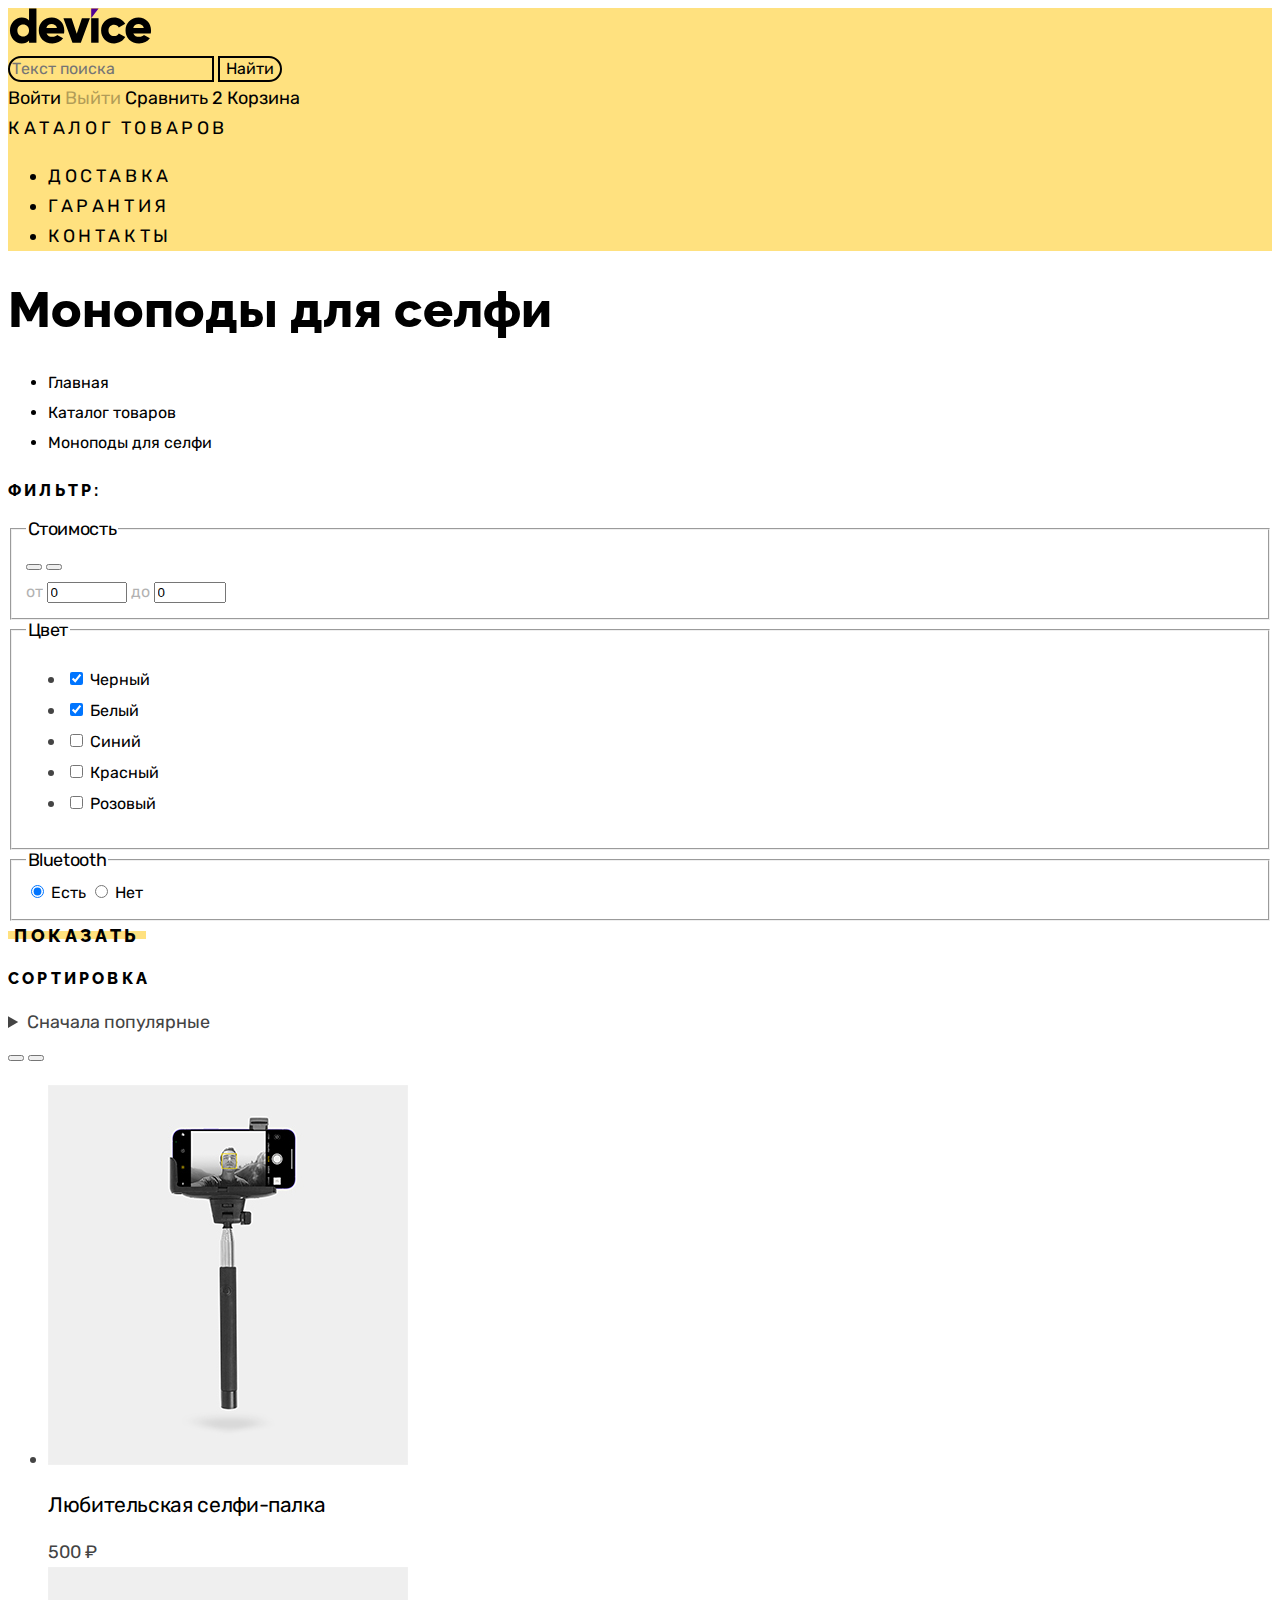
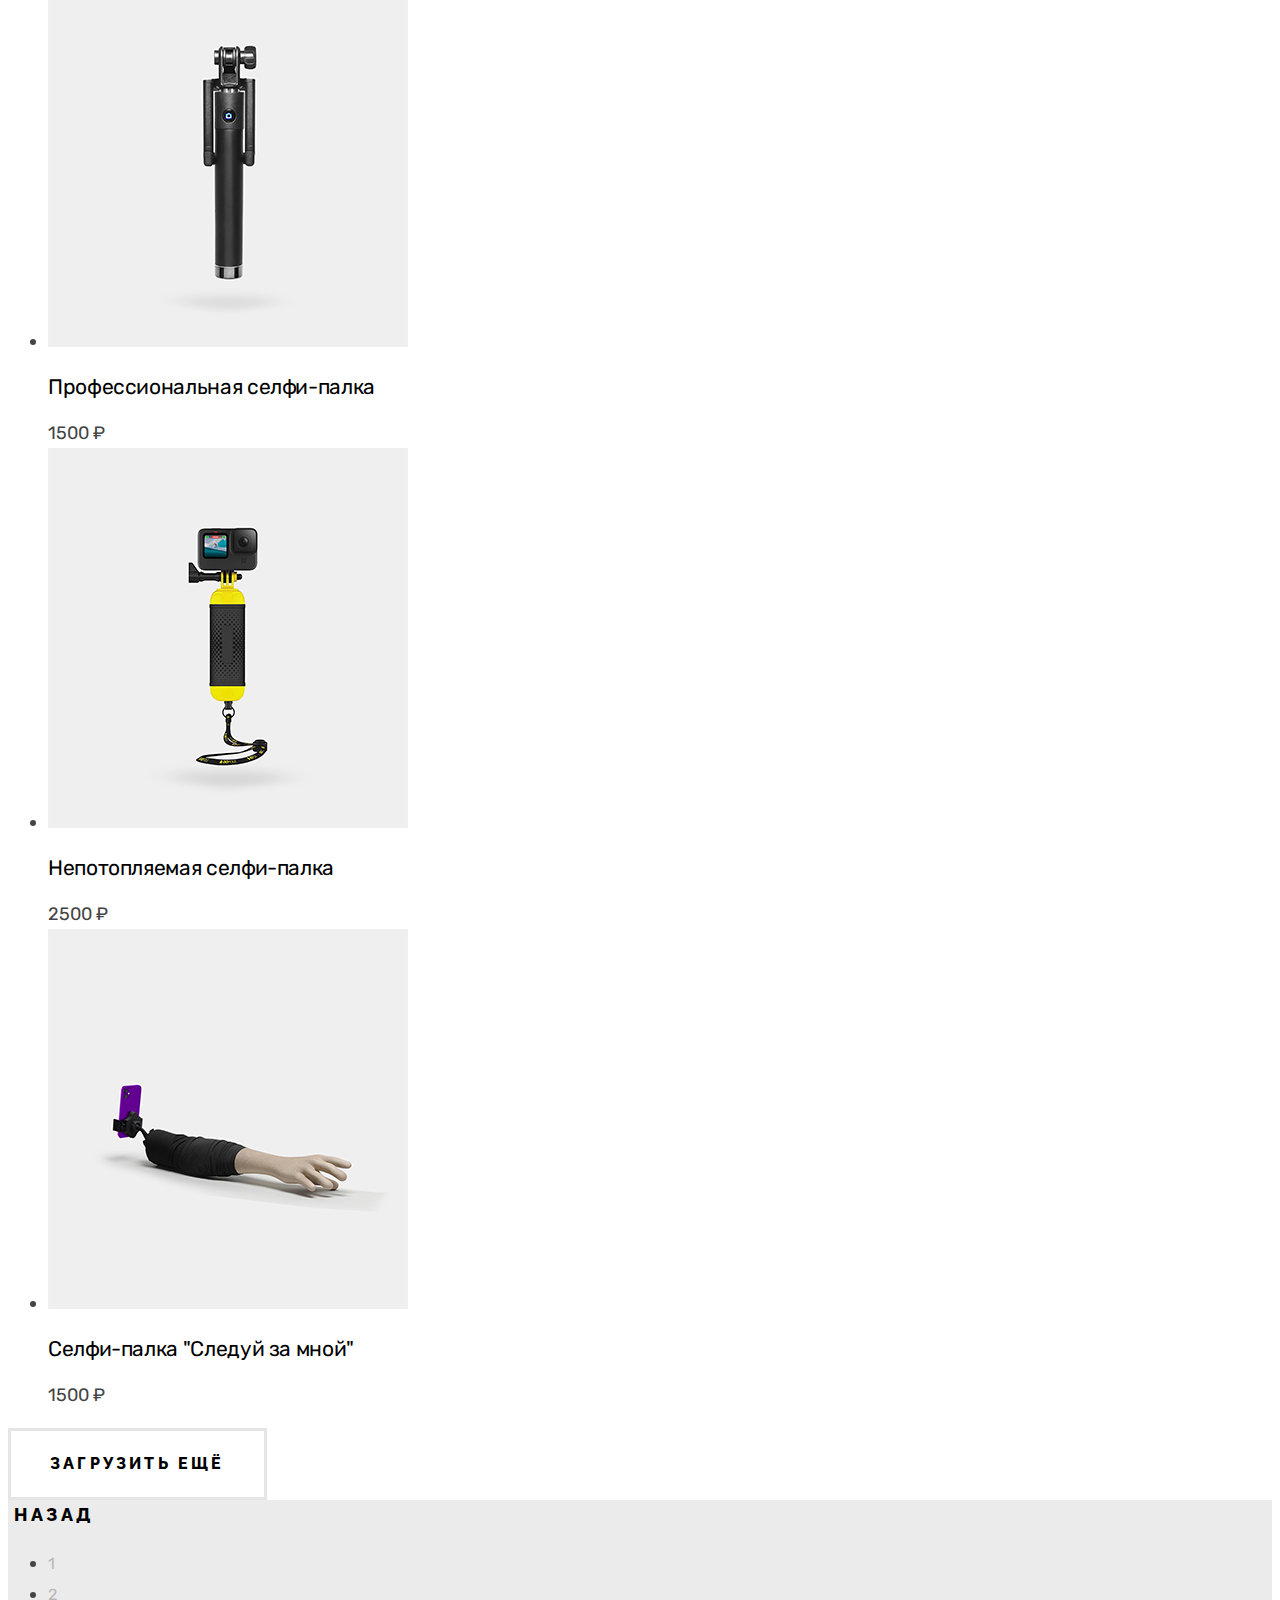
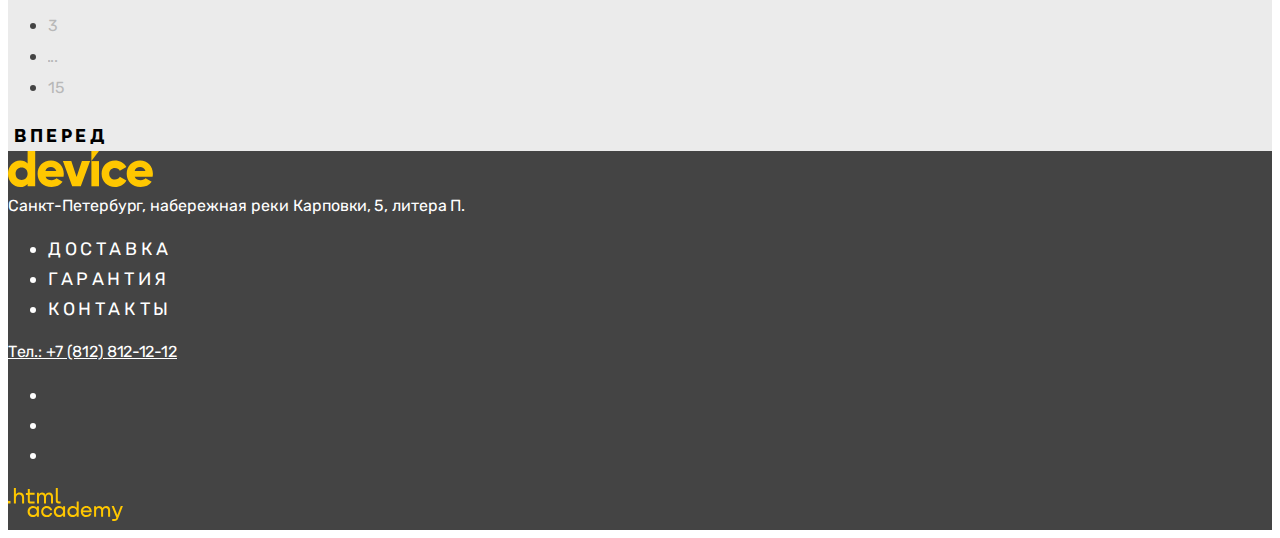
==== catalog.html @ 97a7b7c8 "feat: start of the study project" ====
<!DOCTYPE html>
<html lang="en">
<head>
  <meta charset="UTF-8">
  <meta name="viewport" content="width=device-width, initial-scale=1.0">
  <meta name="description" content="Магазин электронных девайсов на все случаи жизни, каталог">
  <meta name="keywords" content="моноподы для селфи, квадрокоптеры, умные часы, Фитнес-браслеты, Экшн-камеры, VR">
  <title>Девайс каталог</title>
  <link rel="stylesheet" href="/css/style.css">
</head>
<body class="page">
  <header class="page-header">
    <nav class="main-nav">
      <div class="nav-top-wrapper">
        <a href="/" class="logo" title="Вернуться на главную">
          <img src="/img/logo-black.svg" alt="Логотип магазина Девайс" class="logo-img" width="145" height="36">
        </a>
        <form class="search-form" aria-label="поиск по сайту" action="https://echo.htmlacademy.ru/" method="get">
          <label class="search-label">
            <span class="visually-hidden">
              Текст поиска
            </span>
            <input class="search-input" type="search" name="search" placeholder="Текст поиска">
            <button class="search-button" type="submit">Найти</button>
          </label>
        </form>
        <div class="user-links">
          <a href="#" class="user-link log-in" title="Войти в личный кабинет">
            Войти
          </a>
          <a href="#" class="user-link log-out" title="Выйти из личного кабинета">
            Выйти
          </a>
          <a href="#" class="user-link compare" title="Перейти к товарам для сравнения">
            Сравнить
          </a>
          <a href="#" class="user-link cart" title="Перейти к товарам для покупки">
            <span class="cart-counter" aria-label="Счетчик товаров в корзине">2</span>
            Корзина
          </a>
        </div>
      </div>
      <div class="nav-bottom-wrapper">
        <a class="nav-link" href="/catalog.html">Каталог товаров</a>
        <ul class="nav-list">
          <li class="nav-item">
            <a href="#" class="nav-link">Доставка</a>
          </li>
          <li class="nav-item">
            <a href="#" class="nav-link">Гарантия</a>
          </li>
          <li class="nav-item">
            <a href="#" class="nav-link">Контакты</a>
          </li>
        </ul>
      </div>
    </nav>
  </header>
  <main class="page">
    <h1 class="section-title">
      Моноподы для селфи
    </h1>
    <ul class="breadcrumbs">
      <li class="breadcrumbs-item">
        <a href="/index.html">Главная</a>
      </li>
      <li class="breadcrumbs-item">
        <a href="/">Каталог товаров</a>
      </li>
      <li class="breadcrumbs-item">
        <a>Моноподы для селфи</a>
      </li>
    </ul>
    <section class="contents">
      <section class="filter">
        <h2 class="minor-title">Фильтр:</h2>
        <form class="filter-form" action="https://echo.htmlacademy.ru/" method="get">
          <fieldset>
            <legend>Стоимость</legend>
            <div class="range-slider">
              <div class="slider-bar">
                <button class="range-toggle toggle-min" type="button">
                  <span class="visually-hidden">Изменить минимальную цену</span>
                </button>
                <button class="range-toggle toggle-max" type="button">
                  <span class="visually-hidden">Изменить максимальную цену</span>
                </button>
              </div>
              <div class="range">
                <label class="range-label">
                  <span class="range-title">от</span>
                  <input class="range-input" type="number" name="min-cost" value="0" min="0" max="10000" step="100">
                </label>
                <label class="range-label">
                  <span class="range-title">до</span>
                  <input class="range-input" type="number" name="max-cost" value="0" min="0" max="9000" step="100">
                </label>
              </div>
            </div>
          </fieldset>
          <fieldset>
            <legend>Цвет</legend>
            <ul>
              <li>
                <label>
                  <input type="checkbox" name="color" value="black" checked>
                  <span>Черный</span>
                </label>
              </li>
              <li>
                <label>
                  <input type="checkbox" name="color" value="white" checked>
                  <span>Белый</span>
                </label>
              </li>
              <li>
                <label>
                  <input type="checkbox" name="color" value="blue">
                  <span>Синий</span>
                </label>
              </li>
              <li>
                <label>
                  <input type="checkbox" name="color" value="red">
                  <span>Красный</span>
                </label>
              </li>
              <li>
                <label>
                  <input type="checkbox" name="color" value="pink">
                  <span>Розовый</span>
                </label>
              </li>
            </ul>
          </fieldset>
          <fieldset>
            <legend>Bluetooth</legend>
            <label>
              <input type="radio" name="bluetooth" value="yes" checked>
              <span>Есть</span>
            </label>
            <label>
              <input type="radio" name="bluetooth" value="no">
              <span>Нет</span>
            </label>
          </fieldset>
          <button class="button" type="submit">
            Показать
          </button>
        </form>
      </section>
      <section class="devices">
        <h2 class="minor-title">Сортировка</h2>
        <details class="select">
          <summary class="select-button">Сначала популярные</summary>

          <ul class="select-menu">
            <li class="select-item select-item-active">
              <a class="select-option" href="#">Сначала популярные</a>
            </li>
            <li class="select-item">
              <a class="select-option" href="#">Сначала дешёвые</a>
            </li>
            <li class="select-item">
              <a class="select-option" href="#">Сначала дорогие</a>
            </li>
          </ul>
        </details>
        <button type="button">
          <span class="visually-hidden">up</span>
        </button>
        <button type="button">
          <span class="visually-hidden">down</span></button>
        <ul class="goods-list">
          <li class="goods-item">
            <article class="good-card">
              <img src="/img/products/product-2.jpg" alt="Любительская селфи-палка" class="good-img" width="360" height="380">
              <h3 class="good-name">
                <a class="good-name-link" href="#" title="Узнать подробнее">
                  Любительская селфи-палка
                </a>
              </h3>
              <span class="good-price">500 ₽</span>
            </article>
          </li>
          <li class="goods-item">
            <article class="good-card">
              <img src="/img/products/product-2-1.jpg" alt="Профессиональная селфи-палка" class="good-img" width="360" height="380">
              <h3 class="good-name">
                <a class="good-name-link" href="#" title="Узнать подробнее">
                  Профессиональная селфи-палка
                </a>
              </h3>
              <span class="good-price">1500 ₽</span>
            </article>
          </li>
          <li class="goods-item">
            <article class="good-card">
              <img src="/img/products/product-2-3.jpg" alt="Непотопляемая селфи-палка" class="good-img" width="360" height="380">
              <h3 class="good-name">
                <a class="good-name-link" href="#" title="Узнать подробнее">
                  Непотопляемая селфи-палка
                </a>
              </h3>
              <span class="good-price">2500 ₽</span>
            </article>
          </li>
          <li class="goods-item">
            <article class="good-card">
              <img src="/img/products/product-2-2.jpg" alt="Селфи-палка Следуй за мной" class="good-img"  width="360" height="380">
              <h3 class="good-name">
                <a class="good-name-link" href="#" title="Узнать подробнее">
                  Селфи-палка "Следуй за мной"
                </a>
              </h3>
              <span class="good-price">1500 ₽</span>
            </article>
          </li>
        </ul>
        <a class="button-secondary" href="#">Загрузить ещё</a>
        <div class="pagination">
          <button class="pagination-control" type="button">Назад</button>
          <ul class="pagination-list">
            <li>
              <a class="pagination-link" href="#">1</a>
            </li>
            <li>
              <a class="pagination-link" href="#">2</a>
            </li>
            <li>
              <a class="pagination-link" href="#">3</a>
            </li>
            <li>
              <a class="pagination-link" href="#">...</a>
            </li>
            <li>
              <a class="pagination-link" href="#">15</a>
            </li>
          </ul>
          <button class="pagination-control" type="button">Вперед</button>
        </div>
      </section>
    </section>
  </main>
  <footer class="page-footer">
    <a href="/" class="logo" title="Перейти на главную">
      <img src="/img/logo.svg" alt="Логотип Девайса" class="logo-img" width="145" height="36">
    </a>
    <address class="address">
      Санкт-Петербург, набережная реки Карповки, 5, литера П.
    </address>
    <ul class="nav-list">
      <li class="nav-item">
        <a href="#" class="nav-link">Доставка</a>
      </li>
      <li class="nav-item">
        <a href="#" class="nav-link">Гарантия</a>
      </li>
      <li class="nav-item">
        <a href="#" class="nav-link">Контакты</a>
      </li>
    </ul>
    <address class="address">
      <a class="address-link" href="tel:+78128121212">Тел.: +7 (812) 812-12-12</a>
    </address>
    <span class="yellow-line"></span>
    <ul class="socials-list">
      <li class="socials-item">
        <a href="#" class="socials-link">
          <span class="visually-hidden">Facebook</span>
        </a>
      </li>
      <li class="socials-item">
        <a href="#" class="socials-link">
          <span class="visually-hidden">Instagram</span>
        </a>
      </li>
      <li class="socials-item">
        <a href="#" class="socials-link">
          <span class="visually-hidden">Twitter</span>
        </a>
      </li>
    </ul>
    <a href="#" class="developer-link" title="Перейти на сайт разработчика">
      <img src="/img/html-logo.svg" alt="логотип htmlacademy" class="developer-logo" width="115" height="33">
    </a>
  </footer>
</body>
</html>
---- css/style.css ----
@font-face {
  font-family: "Raleway";
  font-style: normal;
  font-weight: 800;
  src: url("/fonts/raleway/raleway-800.woff2") format("woff2");
  font-display: swap;
}

@font-face {
  font-family: "Rubik";
  font-style: normal;
  font-weight: 400;
  src: url("/fonts/rubik/rubik-400.woff2") format("woff2");
  font-display: swap;
}

@font-face {
  font-family: "Rubik";
  font-style: normal;
  font-weight: 700;
  src: url("/fonts/rubik/rubik-400.woff2") format("woff2");
  font-display: swap;
}

.page {
  font-family: "Rubik", "Arial", sans-serif;
  font-size: 18px;
  font-weight: 400;
  line-height: 30px;
  color: #444;
}

.visually-hidden {
  position: absolute;
  width: 1px;
  height: 1px;
  margin: -1px;
  border: 0;
  padding: 0;

  white-space: nowrap;
  clip-path: inset(100%);
  clip: rect(0 0 0 0);
  overflow: hidden;
  outline: 0;
  outline-offset: 0;
}

.button {
  position: relative;
  display: inline-block;
  font-family: "Raleway", sans-serif;
  font-size: 18px;
  letter-spacing: 3.6px;
  color: #000;
  text-align: center;
  text-transform: uppercase;
  text-decoration: none;
  border: none;
  background-color: transparent;
}

.button--slider {
  width: 220px;
}

.services-button {
  width: 160px;
}

.button::before {
  content: '';
  position: absolute;
  height: 8px;
  width: 100%;
  left: 0;
  top: 50%;
  transform: translateY(-50%);
  z-index: -1;
  background-color: #FFE17F;
}

.button-secondary {
  display: inline-block;
  padding: 18px 39px;
  font-family: "Raleway", sans-serif;
  font-size: 16px;
  letter-spacing: 3.2px;
  text-transform: uppercase;
  text-align: center;
  text-decoration: none;
  color: #000;
  border: 3px solid #E5E5E5;
  background-color: transparent;
  cursor: pointer;
}

/* header */
.page-header {
  background-color: #FFE17F;
  color: #000;
}

.search-button {
  font-family: "Rubik", sans-serif;
  font-size: 16px;
  font-weight: 400;
  line-height: 20px;
  text-align: center;
  color: #000;
  border-radius: 0px 50px 50px 0px;
  border: 2px solid #000;
  background-color: transparent;
}

.search-input {
  font-family: Rubik;
  font-size: 16px;
  font-weight: 400;
  line-height: 20px;
  color: #000;
  border-radius: 50px 0px 0px 50px;
  border: 2px solid #000;
  background-color: transparent;
}

.user-link {
  text-decoration: none;
  color: #000;
}

.log-out {
  opacity: 0.3;
}

.nav-link {
  font-size: 18px;
  font-weight: 800;
  letter-spacing: 3.6px;
  color: #000;
  text-transform: uppercase;
  text-decoration: none;
}

/* sections */
.section-title {
  color: #000;
  font-family: "Raleway", sans-serif;
  font-size: 50px;
  line-height: 50px;
}

/* hero */
.good-table b {
  font-size: 36px;
  font-weight: 400;
  line-height: 30px;
  color: #000;
}

/* categories */
.categories-header {
  font-family: "Raleway", sans-serif;
  font-size: 18px;
  line-height: 24px;
  letter-spacing: -0.36px;
  color: #000;
}

.categories-link {
  text-decoration: none;
  color: inherit;
}

/* services */
.services-special-offer {
  color: #000;
  text-align: center;
  font-family: "Raleway", sans-serif;
  font-size: 20px;
  letter-spacing: 4px;
  text-decoration: none;
  text-transform: uppercase;
  background-color: #f0f0f0;
}

/* about */
.about-item {
  color: #FFC700;
  font-size: 18px;
  font-weight: 700;
  line-height: 20px;
  letter-spacing: -0.36px;
}

.about-item > span {
  color: #000;
}


/* contacts */
.contacts-subheading {
  font-size: 24px;
  font-weight: 700;
  line-height: 30px;
  color: #444;
}

.contacts-address {
  font-size: 18px;
  font-weight: 400;
  line-height: 30px;
  font-style: normal;
}

.contacts-address-link {
  color: #444;
}

/* newsletter */
.newsletter {
  background-color: #f0f0f0;
}

/* page footer */
.page-footer {
  background-color: #444;
  color: #fff;
}

.page-footer > .nav-list > .nav-item > .nav-link {
  color: #fff;
}

.page-footer .address {
  font-size: 16px;
  font-style: normal;
  font-weight: 400;
  line-height: 20px;
}

.page-footer .address-link {
  color: inherit;
}
/* catalog breadcrumbs */
.breadcrumbs-item {
  color: #000;
  font-size: 16px;
}
.breadcrumbs-item > a {
  color: inherit;
  text-decoration: none;
}

/* catalog */
.minor-title {
  font-family: "Raleway", sans-serif;
  font-size: 16px;
  font-weight: 800;
  letter-spacing: 3.2px;
  text-transform: uppercase;
  color: #000;
}

/* filter */
.filter-form label span {
  font-size: 16px;
  font-weight: 400;
  color: #000;
}
.range-title {
  opacity: 0.3;
}
.filter-form legend {
  font-size: 18px;
  font-weight: 700;
  line-height: 20px;
  letter-spacing: -0.36px;
  color: #000;
}

.select-item {
  color: #000;
}

.select-option {
  color: inherit;
  text-decoration: none;
}

/* catalog cards */
.good-name,
.good-name-link {
  font-weight: 700;
  line-height: 20px;
  letter-spacing: -0.36px;
  text-decoration: none;
  color: #000;
}

/* catalog pagination */
.pagination {
  background-color: #EBEBEB;
}

.pagination-control {
  color: #000;
  font-family: "Raleway", sans-serif;
  font-size: 18px;
  font-weight: 800;
  letter-spacing: 3.6px;
  text-transform: uppercase;
  background-color: transparent;
  border: none;
  cursor: pointer;
}

.pagination-link {
  text-align: center;
  font-size: 16px;
  font-weight: 400;
  text-decoration: none;
  opacity: 0.3;
  color: #444;
}
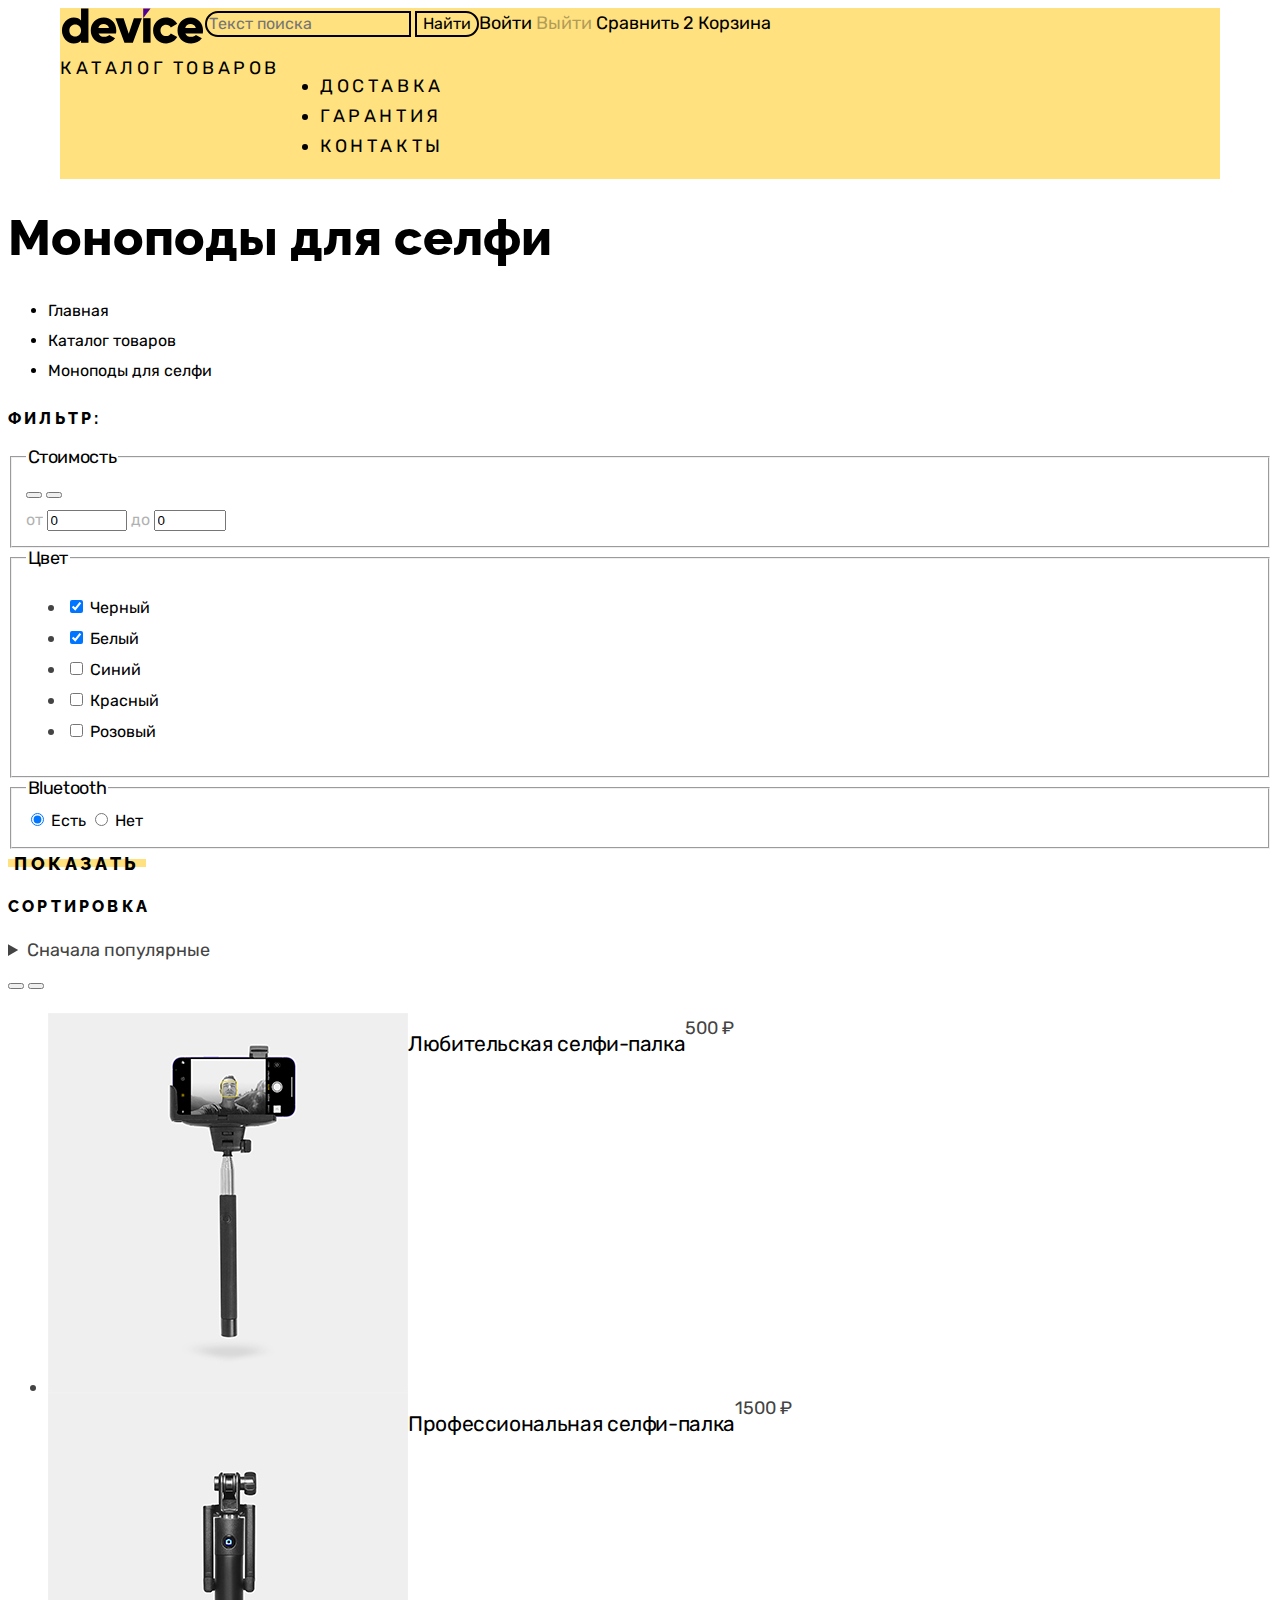
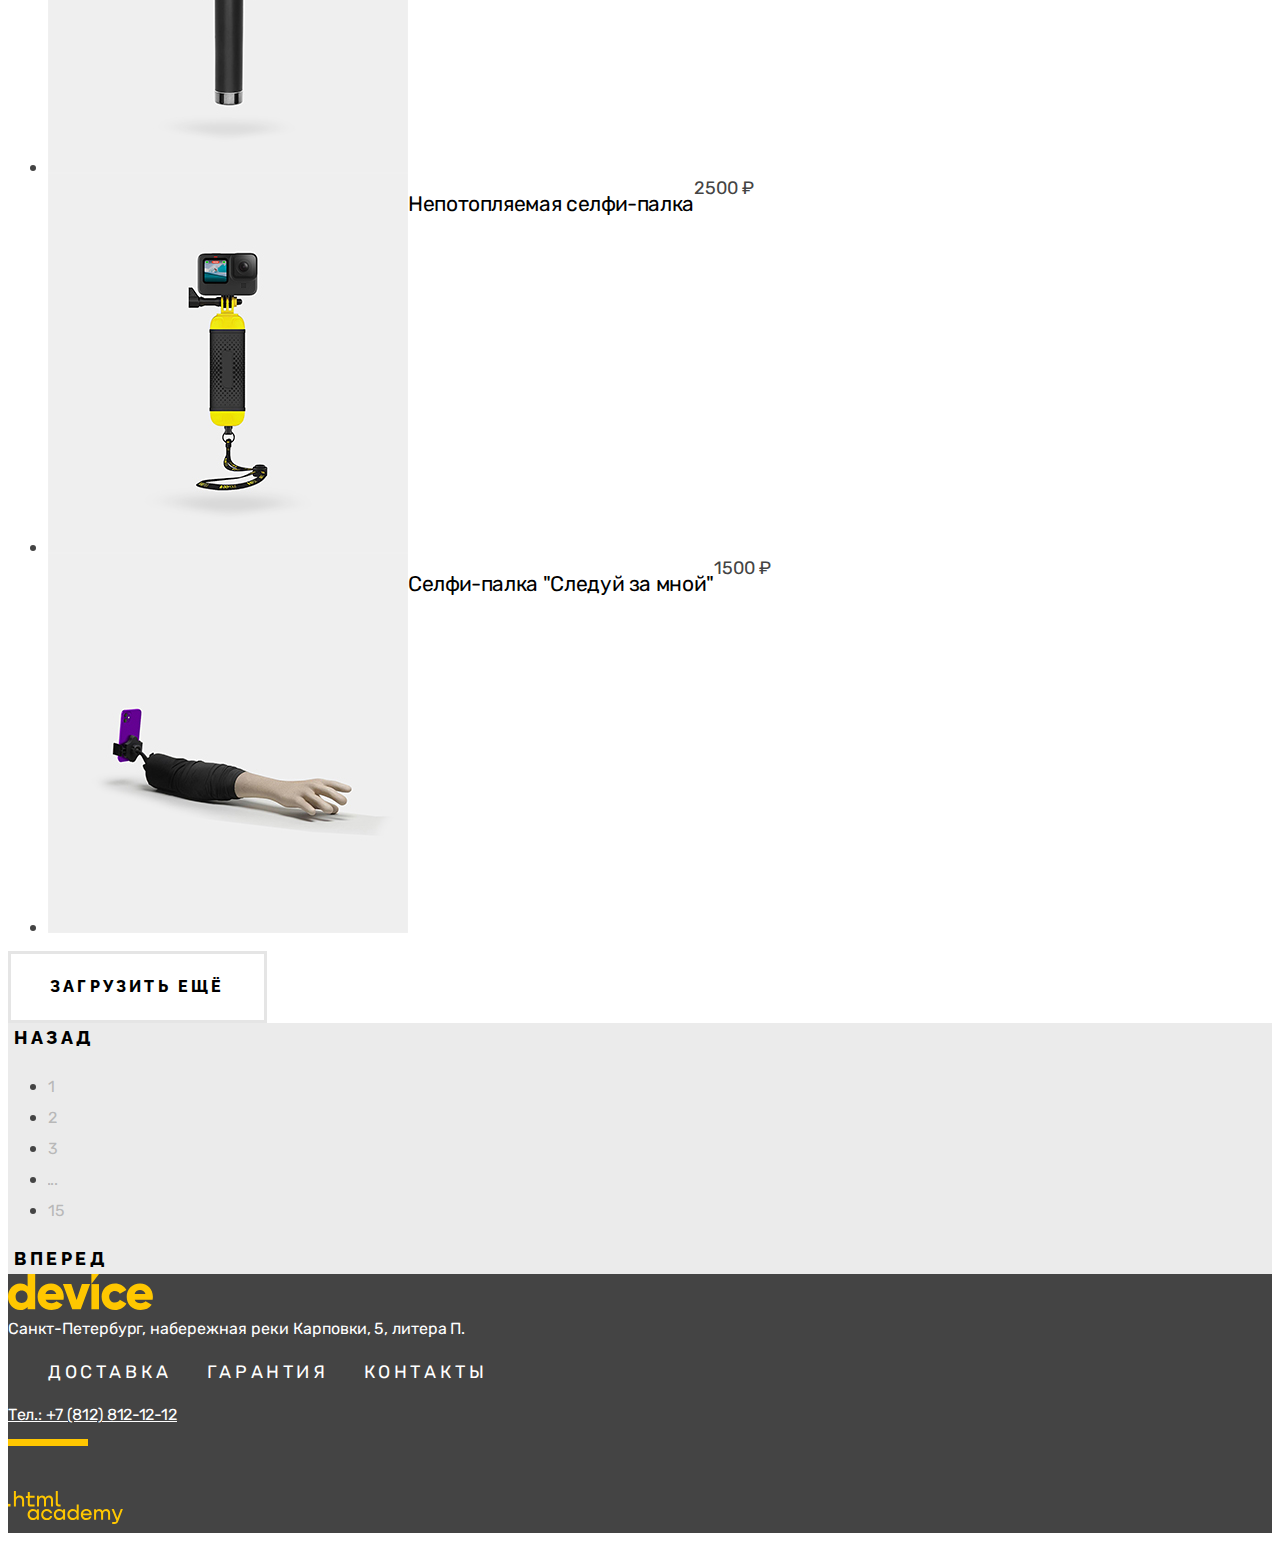
==== commit 47e7b1f1: "feat: featuring index layout" ====
--- a/catalog.html
+++ b/catalog.html
@@ -56,7 +56,7 @@
       </div>
     </nav>
   </header>
-  <main class="page">
+  <main class="page-main catalog-main">
     <h1 class="section-title">
       Моноподы для селфи
     </h1>
--- a/css/style.css
+++ b/css/style.css
@@ -21,13 +21,22 @@
   src: url("/fonts/rubik/rubik-400.woff2") format("woff2");
   font-display: swap;
 }
-
+html {
+  min-height: 100vh;
+}
 .page {
+  height: 100%;
+  display: flex;
+  flex-direction: column;
   font-family: "Rubik", "Arial", sans-serif;
   font-size: 18px;
   font-weight: 400;
   line-height: 30px;
   color: #444;
+}
+
+.page-main {
+  flex-grow: 1;
 }
 
 .visually-hidden {
@@ -97,8 +106,15 @@
 
 /* header */
 .page-header {
+  width: 1160px;
+  margin: 0 auto;
   background-color: #FFE17F;
   color: #000;
+}
+
+.nav-top-wrapper,
+.nav-bottom-wrapper {
+  display: flex;
 }
 
 .search-button {
@@ -151,6 +167,17 @@
 }
 
 /* hero */
+.slider-list {
+
+  width: 1160px;
+  list-style: none;
+  padding: 0;
+  margin: 0 auto;
+
+}
+.good-card {
+  display: flex;
+}
 .good-table b {
   font-size: 36px;
   font-weight: 400;
@@ -159,6 +186,14 @@
 }
 
 /* categories */
+.categories-list {
+  width: 1160px;
+  margin: 0 auto;
+  padding: 0;
+  list-style: none;
+  display: flex;
+  gap: 40px;
+}
 .categories-header {
   font-family: "Raleway", sans-serif;
   font-size: 18px;
@@ -173,7 +208,22 @@
 }
 
 /* services */
+.services-container {
+  width: 1160px;
+  margin: 0 auto;
+  display: flex;
+  align-items: center;
+}
+
+.services-list {
+  list-style: none;
+  padding: 0;
+  margin: 0;
+}
 .services-special-offer {
+  display: block;
+  width: 1160px;
+  margin: 0 auto;
   color: #000;
   text-align: center;
   font-family: "Raleway", sans-serif;
@@ -184,7 +234,19 @@
   background-color: #f0f0f0;
 }
 
+/*  */
+.about-contacts-wrapper {
+  width: 1160px;
+  margin: 0 auto;
+  display: grid;
+  grid-template-columns: repeat(6, 1fr);
+  gap: 40px;
+}
+
 /* about */
+.about {
+  grid-column: span 3;
+}
 .about-item {
   color: #FFC700;
   font-size: 18px;
@@ -199,6 +261,9 @@
 
 
 /* contacts */
+.contacts {
+  grid-column: span 3;
+}
 .contacts-subheading {
   font-size: 24px;
   font-weight: 700;
@@ -221,6 +286,34 @@
 .newsletter {
   background-color: #f0f0f0;
 }
+.newsletter-container {
+  width: 1160px;
+  margin: 0 auto;
+  display: grid;
+  grid-template-columns: repeat(6, 1fr);
+  gap: 40px;
+  grid-template-areas:
+  "title title . descr descr descr"
+  "form form form form . check"
+  ;
+}
+.newsletter .section-title {
+  grid-area: title;
+}
+
+.newsletter p {
+  grid-area: descr;
+}
+
+.newsletter-form {
+  grid-area: form;
+}
+
+.free-check {
+  display: inline-block;
+  grid-area: check;
+}
+
 
 /* page footer */
 .page-footer {
@@ -228,7 +321,27 @@
   color: #fff;
 }
 
-.page-footer > .nav-list > .nav-item > .nav-link {
+.footer-top-wrapper,
+.footer-bottom-wrapper {
+  width: 1160px;
+  margin: 0 auto;
+  display: flex;
+  justify-content: space-between;
+  align-items: center;
+
+}
+
+.page-footer .socials-list,
+.page-footer .nav-list {
+  display: flex;
+  list-style: none;
+}
+
+.page-footer .nav-list {
+  gap: 35px;
+}
+
+.page-footer .nav-link {
   color: #fff;
 }
 
@@ -241,6 +354,13 @@
 
 .page-footer .address-link {
   color: inherit;
+}
+
+.yellow-line {
+  display: inline-block;
+  width: 80px;
+  height: 7px;
+  background-color: #FFC700;
 }
 /* catalog breadcrumbs */
 .breadcrumbs-item {
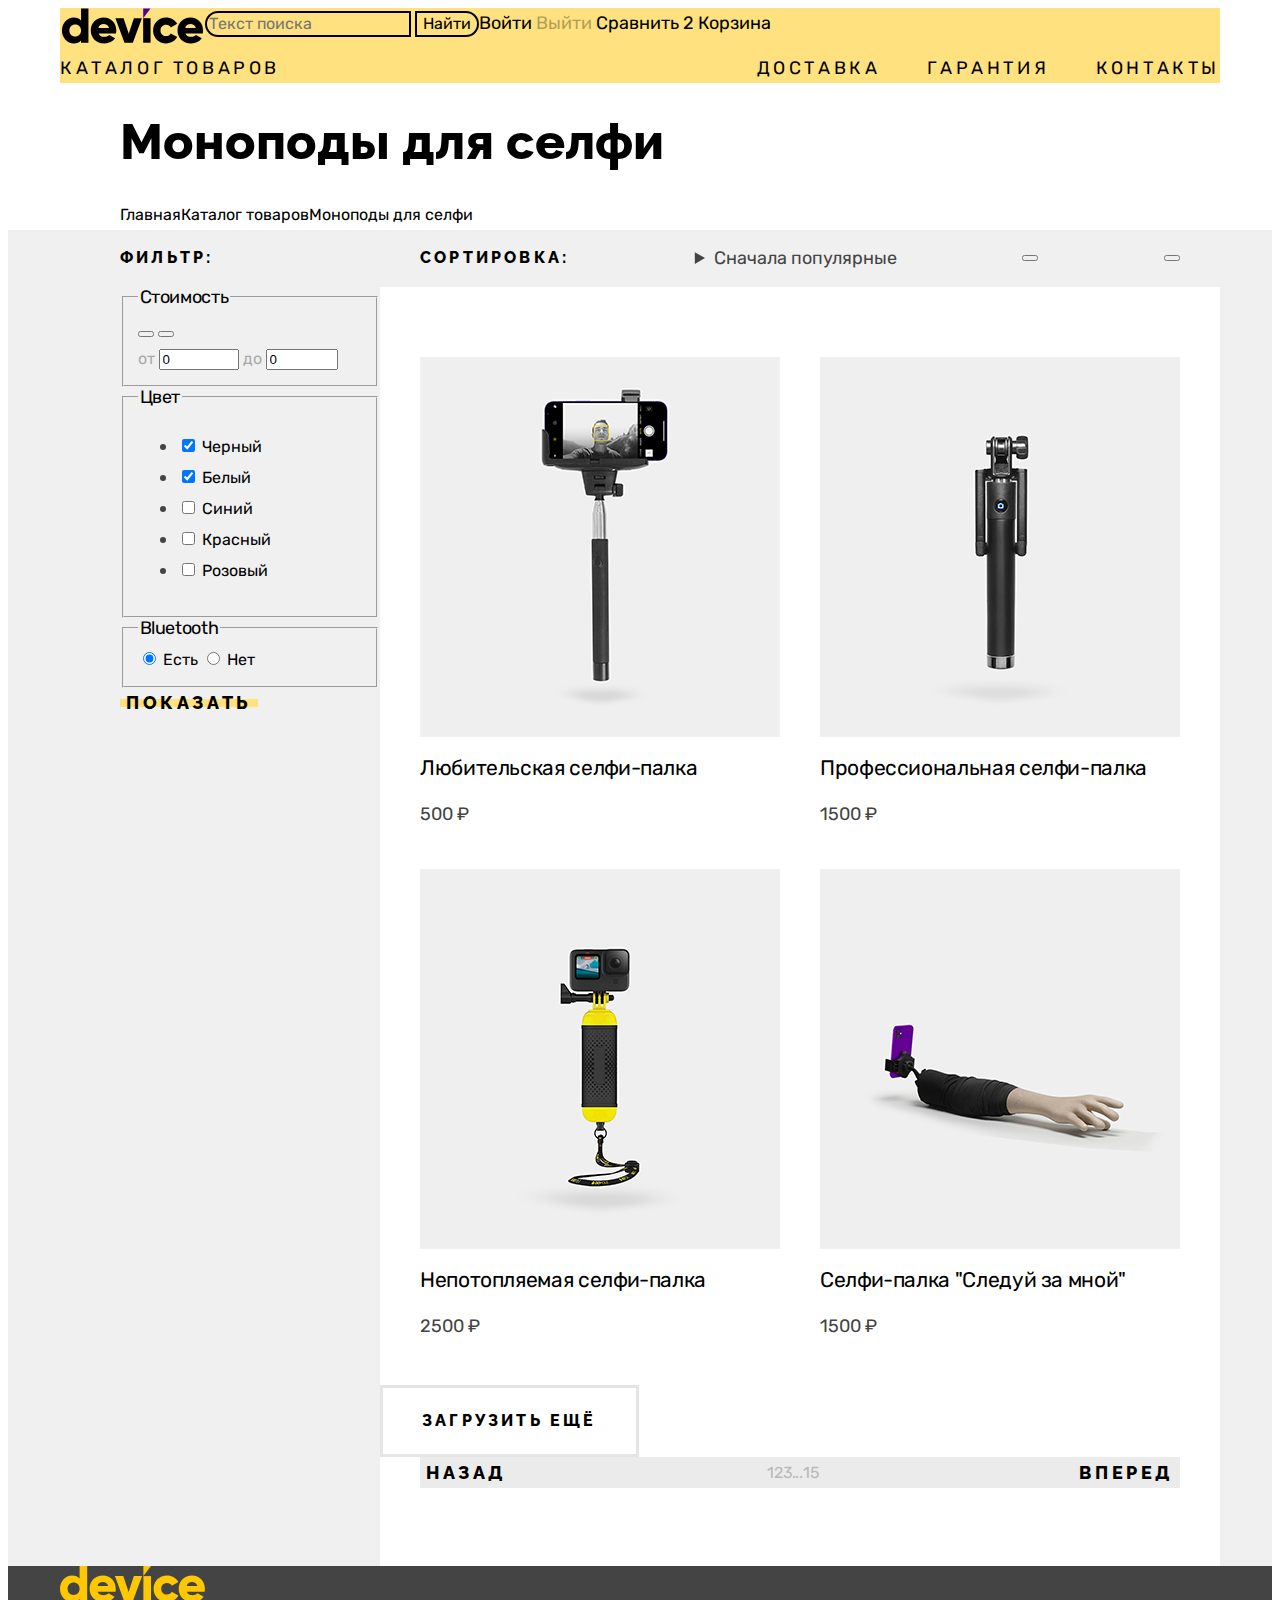
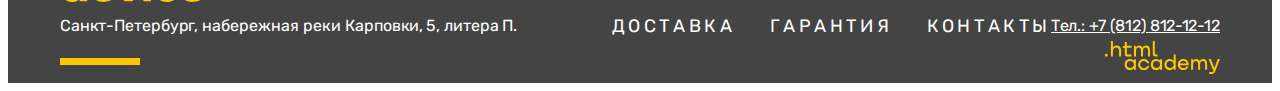
==== commit 5fe5eaeb: "feat: basic flex layout for the catalog page" ====
--- a/catalog.html
+++ b/catalog.html
@@ -57,233 +57,254 @@
     </nav>
   </header>
   <main class="page-main catalog-main">
-    <h1 class="section-title">
-      Моноподы для селфи
-    </h1>
-    <ul class="breadcrumbs">
-      <li class="breadcrumbs-item">
-        <a href="/index.html">Главная</a>
-      </li>
-      <li class="breadcrumbs-item">
-        <a href="/">Каталог товаров</a>
-      </li>
-      <li class="breadcrumbs-item">
-        <a>Моноподы для селфи</a>
-      </li>
-    </ul>
+    <div class="catalog-top-container">
+      <h1 class="section-title">
+        Моноподы для селфи
+      </h1>
+      <ul class="breadcrumbs">
+        <li class="breadcrumbs-item">
+          <a href="/index.html">Главная</a>
+        </li>
+        <li class="breadcrumbs-item">
+          <a href="/">Каталог товаров</a>
+        </li>
+        <li class="breadcrumbs-item">
+          <a>Моноподы для селфи</a>
+        </li>
+      </ul>
+    </div>
     <section class="contents">
-      <section class="filter">
-        <h2 class="minor-title">Фильтр:</h2>
-        <form class="filter-form" action="https://echo.htmlacademy.ru/" method="get">
-          <fieldset>
-            <legend>Стоимость</legend>
-            <div class="range-slider">
-              <div class="slider-bar">
-                <button class="range-toggle toggle-min" type="button">
-                  <span class="visually-hidden">Изменить минимальную цену</span>
-                </button>
-                <button class="range-toggle toggle-max" type="button">
-                  <span class="visually-hidden">Изменить максимальную цену</span>
-                </button>
+      <div class="contents-container">
+        <section class="filter">
+          <h2 class="minor-title">Фильтр:</h2>
+          <form class="filter-form" action="https://echo.htmlacademy.ru/" method="get">
+            <fieldset>
+              <legend>Стоимость</legend>
+              <div class="range-slider">
+                <div class="slider-bar">
+                  <button class="range-toggle toggle-min" type="button">
+                    <span class="visually-hidden">Изменить минимальную цену</span>
+                  </button>
+                  <button class="range-toggle toggle-max" type="button">
+                    <span class="visually-hidden">Изменить максимальную цену</span>
+                  </button>
+                </div>
+                <div class="range">
+                  <label class="range-label">
+                    <span class="range-title">от</span>
+                    <input class="range-input" type="number" name="min-cost" value="0" min="0" max="10000" step="100">
+                  </label>
+                  <label class="range-label">
+                    <span class="range-title">до</span>
+                    <input class="range-input" type="number" name="max-cost" value="0" min="0" max="9000" step="100">
+                  </label>
+                </div>
               </div>
-              <div class="range">
-                <label class="range-label">
-                  <span class="range-title">от</span>
-                  <input class="range-input" type="number" name="min-cost" value="0" min="0" max="10000" step="100">
-                </label>
-                <label class="range-label">
-                  <span class="range-title">до</span>
-                  <input class="range-input" type="number" name="max-cost" value="0" min="0" max="9000" step="100">
-                </label>
-              </div>
-            </div>
-          </fieldset>
-          <fieldset>
-            <legend>Цвет</legend>
-            <ul>
-              <li>
-                <label>
-                  <input type="checkbox" name="color" value="black" checked>
-                  <span>Черный</span>
-                </label>
-              </li>
-              <li>
-                <label>
-                  <input type="checkbox" name="color" value="white" checked>
-                  <span>Белый</span>
-                </label>
-              </li>
-              <li>
-                <label>
-                  <input type="checkbox" name="color" value="blue">
-                  <span>Синий</span>
-                </label>
-              </li>
-              <li>
-                <label>
-                  <input type="checkbox" name="color" value="red">
-                  <span>Красный</span>
-                </label>
-              </li>
-              <li>
-                <label>
-                  <input type="checkbox" name="color" value="pink">
-                  <span>Розовый</span>
-                </label>
-              </li>
-            </ul>
-          </fieldset>
-          <fieldset>
-            <legend>Bluetooth</legend>
-            <label>
-              <input type="radio" name="bluetooth" value="yes" checked>
-              <span>Есть</span>
-            </label>
-            <label>
-              <input type="radio" name="bluetooth" value="no">
-              <span>Нет</span>
-            </label>
-          </fieldset>
-          <button class="button" type="submit">
-            Показать
-          </button>
-        </form>
-      </section>
-      <section class="devices">
-        <h2 class="minor-title">Сортировка</h2>
-        <details class="select">
-          <summary class="select-button">Сначала популярные</summary>
+            </fieldset>
+            <fieldset>
+              <legend>Цвет</legend>
+              <ul>
+                <li>
+                  <label>
+                    <input type="checkbox" name="color" value="black" checked>
+                    <span>Черный</span>
+                  </label>
+                </li>
+                <li>
+                  <label>
+                    <input type="checkbox" name="color" value="white" checked>
+                    <span>Белый</span>
+                  </label>
+                </li>
+                <li>
+                  <label>
+                    <input type="checkbox" name="color" value="blue">
+                    <span>Синий</span>
+                  </label>
+                </li>
+                <li>
+                  <label>
+                    <input type="checkbox" name="color" value="red">
+                    <span>Красный</span>
+                  </label>
+                </li>
+                <li>
+                  <label>
+                    <input type="checkbox" name="color" value="pink">
+                    <span>Розовый</span>
+                  </label>
+                </li>
+              </ul>
+            </fieldset>
+            <fieldset>
+              <legend>Bluetooth</legend>
+              <label>
+                <input type="radio" name="bluetooth" value="yes" checked>
+                <span>Есть</span>
+              </label>
+              <label>
+                <input type="radio" name="bluetooth" value="no">
+                <span>Нет</span>
+              </label>
+            </fieldset>
+            <button class="button" type="submit">
+              Показать
+            </button>
+          </form>
+        </section>
+        <section class="devices">
+          <div class="devices-top-wrapper">
+            <h2 class="minor-title">Сортировка:</h2>
+            <details class="select">
+              <summary class="select-button">Сначала популярные</summary>
 
-          <ul class="select-menu">
-            <li class="select-item select-item-active">
-              <a class="select-option" href="#">Сначала популярные</a>
+              <ul class="select-menu">
+                <li class="select-item select-item-active">
+                  <a class="select-option" href="#">Сначала популярные</a>
+                </li>
+                <li class="select-item">
+                  <a class="select-option" href="#">Сначала дешёвые</a>
+                </li>
+                <li class="select-item">
+                  <a class="select-option" href="#">Сначала дорогие</a>
+                </li>
+              </ul>
+            </details>
+            <button type="button">
+              <span class="visually-hidden">up</span>
+            </button>
+            <button type="button">
+              <span class="visually-hidden">down</span>
+            </button>
+          </div>
+          <ul class="goods-list">
+            <li class="goods-item">
+              <article class="good-card">
+                <img src="/img/products/product-2.jpg" alt="Любительская селфи-палка" class="good-img" width="360" height="380">
+                <div class="good-card-text">
+                  <h3 class="good-name">
+                    <a class="good-name-link" href="#" title="Узнать подробнее">
+                      Любительская селфи-палка
+                    </a>
+                  </h3>
+                  <span class="good-price">500 ₽</span>
+                </div>
+              </article>
             </li>
-            <li class="select-item">
-              <a class="select-option" href="#">Сначала дешёвые</a>
+            <li class="goods-item">
+              <article class="good-card">
+                <img src="/img/products/product-2-1.jpg" alt="Профессиональная селфи-палка" class="good-img" width="360" height="380">
+                <div class="good-card-text">
+                  <h3 class="good-name">
+                    <a class="good-name-link" href="#" title="Узнать подробнее">
+                      Профессиональная селфи-палка
+                    </a>
+                  </h3>
+                  <span class="good-price">1500 ₽</span>
+                </div>
+              </article>
             </li>
-            <li class="select-item">
-              <a class="select-option" href="#">Сначала дорогие</a>
+            <li class="goods-item">
+              <article class="good-card">
+                <img src="/img/products/product-2-3.jpg" alt="Непотопляемая селфи-палка" class="good-img" width="360" height="380">
+                <div class="good-card-text">
+                  <h3 class="good-name">
+                    <a class="good-name-link" href="#" title="Узнать подробнее">
+                      Непотопляемая селфи-палка
+                    </a>
+                  </h3>
+                  <span class="good-price">2500 ₽</span>
+                </div>
+              </article>
+            </li>
+            <li class="goods-item">
+              <article class="good-card">
+                <img src="/img/products/product-2-2.jpg" alt="Селфи-палка Следуй за мной" class="good-img"  width="360" height="380">
+                <div class="good-card-text">
+                  <h3 class="good-name">
+                    <a class="good-name-link" href="#" title="Узнать подробнее">
+                      Селфи-палка "Следуй за мной"
+                    </a>
+                  </h3>
+                  <span class="good-price">1500 ₽</span>
+                </div>
+              </article>
             </li>
           </ul>
-        </details>
-        <button type="button">
-          <span class="visually-hidden">up</span>
-        </button>
-        <button type="button">
-          <span class="visually-hidden">down</span></button>
-        <ul class="goods-list">
-          <li class="goods-item">
-            <article class="good-card">
-              <img src="/img/products/product-2.jpg" alt="Любительская селфи-палка" class="good-img" width="360" height="380">
-              <h3 class="good-name">
-                <a class="good-name-link" href="#" title="Узнать подробнее">
-                  Любительская селфи-палка
-                </a>
-              </h3>
-              <span class="good-price">500 ₽</span>
-            </article>
-          </li>
-          <li class="goods-item">
-            <article class="good-card">
-              <img src="/img/products/product-2-1.jpg" alt="Профессиональная селфи-палка" class="good-img" width="360" height="380">
-              <h3 class="good-name">
-                <a class="good-name-link" href="#" title="Узнать подробнее">
-                  Профессиональная селфи-палка
-                </a>
-              </h3>
-              <span class="good-price">1500 ₽</span>
-            </article>
-          </li>
-          <li class="goods-item">
-            <article class="good-card">
-              <img src="/img/products/product-2-3.jpg" alt="Непотопляемая селфи-палка" class="good-img" width="360" height="380">
-              <h3 class="good-name">
-                <a class="good-name-link" href="#" title="Узнать подробнее">
-                  Непотопляемая селфи-палка
-                </a>
-              </h3>
-              <span class="good-price">2500 ₽</span>
-            </article>
-          </li>
-          <li class="goods-item">
-            <article class="good-card">
-              <img src="/img/products/product-2-2.jpg" alt="Селфи-палка Следуй за мной" class="good-img"  width="360" height="380">
-              <h3 class="good-name">
-                <a class="good-name-link" href="#" title="Узнать подробнее">
-                  Селфи-палка "Следуй за мной"
-                </a>
-              </h3>
-              <span class="good-price">1500 ₽</span>
-            </article>
-          </li>
-        </ul>
-        <a class="button-secondary" href="#">Загрузить ещё</a>
-        <div class="pagination">
-          <button class="pagination-control" type="button">Назад</button>
-          <ul class="pagination-list">
-            <li>
-              <a class="pagination-link" href="#">1</a>
-            </li>
-            <li>
-              <a class="pagination-link" href="#">2</a>
-            </li>
-            <li>
-              <a class="pagination-link" href="#">3</a>
-            </li>
-            <li>
-              <a class="pagination-link" href="#">...</a>
-            </li>
-            <li>
-              <a class="pagination-link" href="#">15</a>
-            </li>
-          </ul>
-          <button class="pagination-control" type="button">Вперед</button>
-        </div>
-      </section>
+          <a class="button-secondary" href="#">Загрузить ещё</a>
+          <div class="pagination">
+            <button class="pagination-control" type="button">Назад</button>
+            <ul class="pagination-list">
+              <li>
+                <a class="pagination-link" href="#">1</a>
+              </li>
+              <li>
+                <a class="pagination-link" href="#">2</a>
+              </li>
+              <li>
+                <a class="pagination-link" href="#">3</a>
+              </li>
+              <li>
+                <a class="pagination-link" href="#">...</a>
+              </li>
+              <li>
+                <a class="pagination-link" href="#">15</a>
+              </li>
+            </ul>
+            <button class="pagination-control" type="button">Вперед</button>
+          </div>
+        </section>
+      </div>
     </section>
   </main>
   <footer class="page-footer">
-    <a href="/" class="logo" title="Перейти на главную">
-      <img src="/img/logo.svg" alt="Логотип Девайса" class="logo-img" width="145" height="36">
-    </a>
-    <address class="address">
-      Санкт-Петербург, набережная реки Карповки, 5, литера П.
-    </address>
-    <ul class="nav-list">
-      <li class="nav-item">
-        <a href="#" class="nav-link">Доставка</a>
-      </li>
-      <li class="nav-item">
-        <a href="#" class="nav-link">Гарантия</a>
-      </li>
-      <li class="nav-item">
-        <a href="#" class="nav-link">Контакты</a>
-      </li>
-    </ul>
-    <address class="address">
-      <a class="address-link" href="tel:+78128121212">Тел.: +7 (812) 812-12-12</a>
-    </address>
-    <span class="yellow-line"></span>
-    <ul class="socials-list">
-      <li class="socials-item">
-        <a href="#" class="socials-link">
-          <span class="visually-hidden">Facebook</span>
+    <div class="footer-container">
+      <a href="/" class="logo" title="Перейти на главную">
+        <img src="/img/logo.svg" alt="Логотип Девайса" class="logo-img" width="145" height="36">
+      </a>
+      <div class="footer-top-wrapper">
+        <address class="address">
+          Санкт-Петербург, набережная реки Карповки, 5, литера П.
+        </address>
+        <ul class="nav-list">
+          <li class="nav-item">
+            <a href="#" class="nav-link">Доставка</a>
+          </li>
+          <li class="nav-item">
+            <a href="#" class="nav-link">Гарантия</a>
+          </li>
+          <li class="nav-item">
+            <a href="#" class="nav-link">Контакты</a>
+          </li>
+        </ul>
+        <address class="address">
+          <a class="address-link" href="tel:+78128121212">Тел.: +7 (812) 812-12-12</a>
+        </address>
+      </div>
+      <div class="footer-bottom-wrapper">
+        <span class="yellow-line"></span>
+        <ul class="socials-list">
+          <li class="socials-item">
+            <a href="#" class="socials-link">
+              <span class="visually-hidden">Facebook</span>
+            </a>
+          </li>
+          <li class="socials-item">
+            <a href="#" class="socials-link">
+              <span class="visually-hidden">Instagram</span>
+            </a>
+          </li>
+          <li class="socials-item">
+            <a href="#" class="socials-link">
+              <span class="visually-hidden">Twitter</span>
+            </a>
+          </li>
+        </ul>
+        <a href="#" class="developer-link" title="Перейти на сайт разработчика">
+          <img src="/img/html-logo.svg" alt="логотип htmlacademy" class="developer-logo" width="115" height="33">
         </a>
-      </li>
-      <li class="socials-item">
-        <a href="#" class="socials-link">
-          <span class="visually-hidden">Instagram</span>
-        </a>
-      </li>
-      <li class="socials-item">
-        <a href="#" class="socials-link">
-          <span class="visually-hidden">Twitter</span>
-        </a>
-      </li>
-    </ul>
-    <a href="#" class="developer-link" title="Перейти на сайт разработчика">
-      <img src="/img/html-logo.svg" alt="логотип htmlacademy" class="developer-logo" width="115" height="33">
-    </a>
+      </div>
+    </div>
   </footer>
 </body>
 </html>
--- a/css/style.css
+++ b/css/style.css
@@ -21,6 +21,13 @@
   src: url("/fonts/rubik/rubik-400.woff2") format("woff2");
   font-display: swap;
 }
+
+*,
+::before,
+::after {
+  box-sizing: border-box;
+}
+
 html {
   min-height: 100vh;
 }
@@ -57,6 +64,7 @@
 
 .button {
   position: relative;
+  z-index: 2;
   display: inline-block;
   font-family: "Raleway", sans-serif;
   font-size: 18px;
@@ -149,6 +157,15 @@
   opacity: 0.3;
 }
 
+.nav-list {
+  list-style: none;
+  display: flex;
+  gap: 47px;
+  margin: 0;
+  padding: 0;
+  margin-left: auto;
+}
+
 .nav-link {
   font-size: 18px;
   font-weight: 800;
@@ -321,6 +338,11 @@
   color: #fff;
 }
 
+.footer-container {
+  width: 1160px;
+  margin: 0 auto;
+}
+
 .footer-top-wrapper,
 .footer-bottom-wrapper {
   width: 1160px;
@@ -363,6 +385,17 @@
   background-color: #FFC700;
 }
 /* catalog breadcrumbs */
+.catalog-top-container {
+  width: 1160px;
+  margin: 0 auto;
+  padding-left: 60px;
+}
+.breadcrumbs {
+  list-style: none;
+  margin: 0;
+  padding: 0;
+  display: flex;
+}
 .breadcrumbs-item {
   color: #000;
   font-size: 16px;
@@ -373,6 +406,40 @@
 }
 
 /* catalog */
+.contents {
+  background-color: #f0f0f0;
+}
+
+.contents-container {
+  display: flex;
+  width: 1160px;
+  margin: 0 auto;
+}
+
+.devices {
+  width: 840px;
+  background-color: #fff;
+  padding-bottom: 78px;
+}
+
+.devices-top-wrapper {
+  display: flex;
+  justify-content: space-between;
+  align-items: center;
+  background-color: #f0f0f0;
+  padding: 0 40px;
+}
+.goods-list {
+
+  display: flex;
+  flex-wrap: wrap;
+  list-style: none;
+  margin: 0;
+  margin-bottom: 44px;
+  padding: 70px 40px 0;
+  gap: 40px
+
+}
 .minor-title {
   font-family: "Raleway", sans-serif;
   font-size: 16px;
@@ -383,6 +450,10 @@
 }
 
 /* filter */
+.filter {
+  width: 320px;
+  padding-left: 60px;
+}
 .filter-form label span {
   font-size: 16px;
   font-weight: 400;
@@ -409,6 +480,10 @@
 }
 
 /* catalog cards */
+.good-card {
+  display: flex;
+  flex-direction: column;
+}
 .good-name,
 .good-name-link {
   font-weight: 700;
@@ -420,6 +495,9 @@
 
 /* catalog pagination */
 .pagination {
+  margin: 0 40px;
+  display: flex;
+  justify-content: space-between;
   background-color: #EBEBEB;
 }
 
@@ -435,6 +513,13 @@
   cursor: pointer;
 }
 
+.pagination-list {
+  list-style: none;
+  padding: 0;
+  margin: 0;
+  display: flex;
+}
+
 .pagination-link {
   text-align: center;
   font-size: 16px;
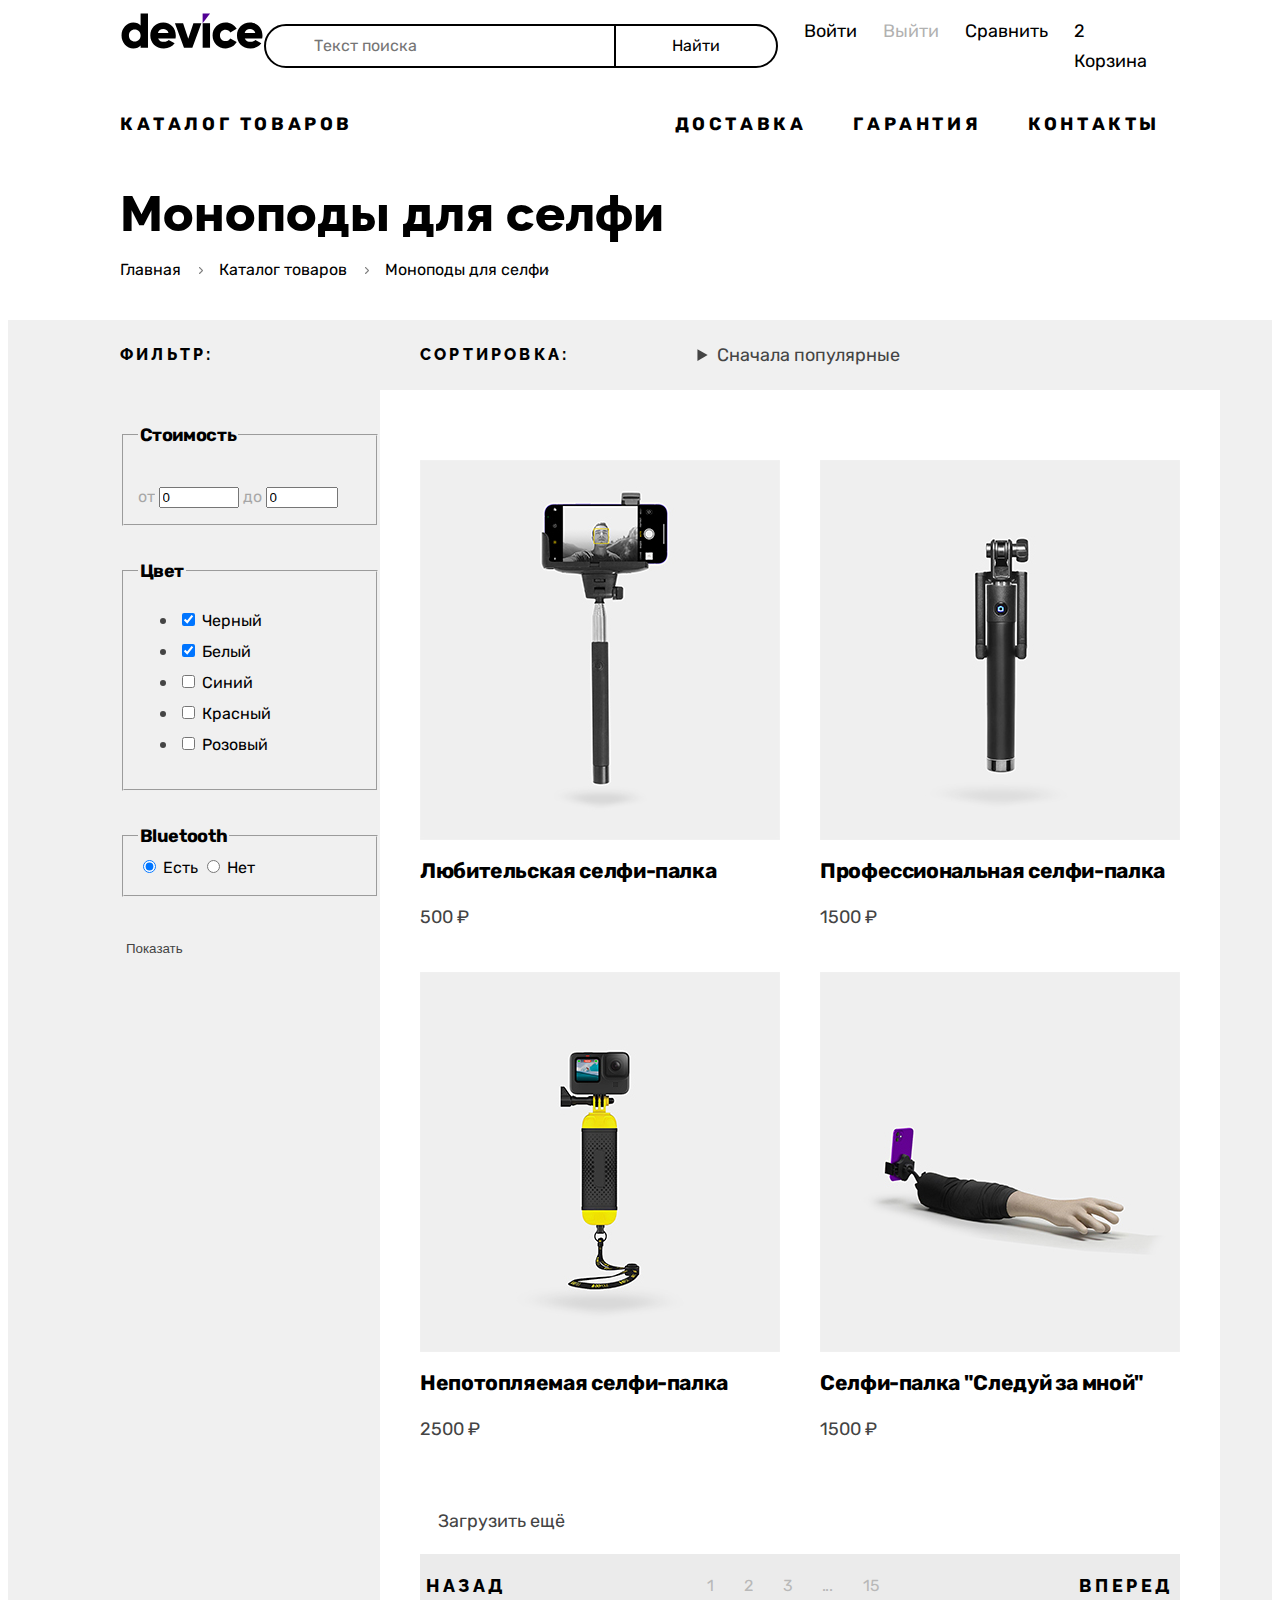
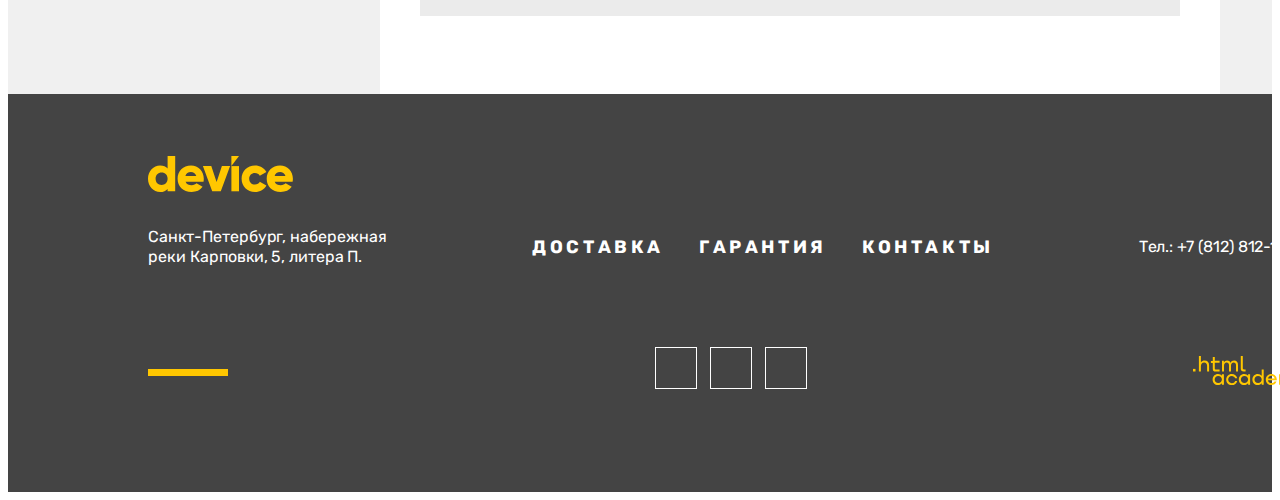
==== commit 86d8daf5: "feat: comopnents basic layout" ====
--- a/catalog.html
+++ b/catalog.html
@@ -231,7 +231,7 @@
               </article>
             </li>
           </ul>
-          <a class="button-secondary" href="#">Загрузить ещё</a>
+          <a class="button-secondary" id="goods-button" href="#">Загрузить ещё</a>
           <div class="pagination">
             <button class="pagination-control" type="button">Назад</button>
             <ul class="pagination-list">
--- a/css/style.css
+++ b/css/style.css
@@ -18,7 +18,7 @@
   font-family: "Rubik";
   font-style: normal;
   font-weight: 700;
-  src: url("/fonts/rubik/rubik-400.woff2") format("woff2");
+  src: url("/fonts/rubik/rubik-700.woff2") format("woff2");
   font-display: swap;
 }
 
@@ -28,9 +28,23 @@
   box-sizing: border-box;
 }
 
+img {
+  max-width: 100%;
+  vertical-align: middle;
+}
+
+a, button {
+  text-decoration: none;
+  color: inherit;
+  border: none;
+  background-color: transparent;
+  cursor: pointer;
+}
+
 html {
   min-height: 100vh;
 }
+
 .page {
   height: 100%;
   display: flex;
@@ -44,6 +58,10 @@
 
 .page-main {
   flex-grow: 1;
+}
+
+.button {
+  display: inline-block;
 }
 
 .visually-hidden {
@@ -62,70 +80,43 @@
   outline-offset: 0;
 }
 
-.button {
-  position: relative;
-  z-index: 2;
-  display: inline-block;
-  font-family: "Raleway", sans-serif;
-  font-size: 18px;
-  letter-spacing: 3.6px;
-  color: #000;
-  text-align: center;
-  text-transform: uppercase;
-  text-decoration: none;
-  border: none;
-  background-color: transparent;
-}
-
-.button--slider {
-  width: 220px;
-}
-
-.services-button {
-  width: 160px;
-}
-
-.button::before {
-  content: '';
-  position: absolute;
-  height: 8px;
-  width: 100%;
-  left: 0;
-  top: 50%;
-  transform: translateY(-50%);
-  z-index: -1;
-  background-color: #FFE17F;
-}
-
-.button-secondary {
-  display: inline-block;
-  padding: 18px 39px;
-  font-family: "Raleway", sans-serif;
-  font-size: 16px;
-  letter-spacing: 3.2px;
-  text-transform: uppercase;
-  text-align: center;
-  text-decoration: none;
-  color: #000;
-  border: 3px solid #E5E5E5;
-  background-color: transparent;
-  cursor: pointer;
-}
-
 /* header */
 .page-header {
   width: 1160px;
   margin: 0 auto;
-  background-color: #FFE17F;
-  color: #000;
+  color: #000;
+}
+
+.main-nav {
+  padding: 5px 60px 15px;
+}
+
+.logo {
+  display: block;
+  margin-bottom: 30px;
 }
 
 .nav-top-wrapper,
 .nav-bottom-wrapper {
   display: flex;
-}
-
+  align-items: center;
+}
+
+.nav-top-wrapper {
+  margin-bottom: 30px;
+}
+
+.search-form {
+  width: 517px;
+  margin-right: 26px;
+}
+
+.search-label {
+  display: flex;
+}
 .search-button {
+  margin-left: -2px;
+  padding: 10px 56px;
   font-family: "Rubik", sans-serif;
   font-size: 16px;
   font-weight: 400;
@@ -138,7 +129,9 @@
 }
 
 .search-input {
-  font-family: Rubik;
+  flex-grow: 1;
+  padding: 10px 48px;
+  font-family: inherit;
   font-size: 16px;
   font-weight: 400;
   line-height: 20px;
@@ -148,13 +141,28 @@
   background-color: transparent;
 }
 
+.user-links {
+  flex-grow: 1;
+  display: flex;
+}
+
 .user-link {
-  text-decoration: none;
-  color: #000;
+  display: inline-block;
+  text-decoration: none;
+  color: #000;
+}
+
+.user-link:nth-child(3) {
+  margin-left: auto;
+}
+
+.user-link:not(:last-child) {
+  margin-right: 26px;
 }
 
 .log-out {
   opacity: 0.3;
+  margin-right: auto;
 }
 
 .nav-list {
@@ -176,7 +184,11 @@
 }
 
 /* sections */
+.section {
+  margin-bottom: 70px;
+}
 .section-title {
+  margin: 0;
   color: #000;
   font-family: "Raleway", sans-serif;
   font-size: 50px;
@@ -184,24 +196,60 @@
 }
 
 /* hero */
+.slider-wrapper {
+  width: 1160px;
+  margin: 0 auto;
+}
+
 .slider-list {
-
-  width: 1160px;
-  list-style: none;
-  padding: 0;
-  margin: 0 auto;
-
-}
-.good-card {
-  display: flex;
-}
-.good-table b {
+  list-style: none;
+  padding: 0;
+  margin: 0 auto;
+
+}
+.slider-card {
+  display: flex;
+  flex-direction: row;
+  justify-content: space-between;
+  align-items: center;
+}
+
+.slider-content {
+  padding-left: 40px;
+}
+
+.slider-slogan {
+  margin-bottom: 29px;
+}
+
+.slider-description {
+  margin: 0;
+  margin-bottom: 51px;
+}
+
+.slider-card .button {
+  margin-bottom: 49px;
+}
+
+.slider-table b {
+  margin-bottom: 12px;
   font-size: 36px;
   font-weight: 400;
   line-height: 30px;
   color: #000;
 }
 
+.slider-table tr td:first-child {
+  padding-right: 20px;
+}
+
+.slider-pagination {
+  margin: 0;
+  padding: 0;
+  list-style: none;
+  display: flex;
+  gap: 20px;
+}
 /* categories */
 .categories-list {
   width: 1160px;
@@ -219,6 +267,10 @@
   color: #000;
 }
 
+.categories-item {
+  width: calc((100% - 5 * 40px ) / 6);
+}
+
 .categories-link {
   text-decoration: none;
   color: inherit;
@@ -230,17 +282,32 @@
   margin: 0 auto;
   display: flex;
   align-items: center;
+  margin-bottom: 70px;
 }
 
 .services-list {
   list-style: none;
   padding: 0;
+  margin: 0;
+  width: 25%;
+}
+
+.services-service {
+  padding: 72px 63px 72px 116px;
+}
+
+.service-name {
+  margin-bottom: 36px;
+}
+
+.service-descr {
   margin: 0;
 }
 .services-special-offer {
   display: block;
   width: 1160px;
   margin: 0 auto;
+  padding: 40px 0;
   color: #000;
   text-align: center;
   font-family: "Raleway", sans-serif;
@@ -259,6 +326,8 @@
   grid-template-columns: repeat(6, 1fr);
   gap: 40px;
 }
+
+
 
 /* about */
 .about {
@@ -272,6 +341,15 @@
   letter-spacing: -0.36px;
 }
 
+.about-heading {
+  margin-bottom: 48px;
+}
+
+.about-descr, .about-list {
+  margin: 0;
+  margin-bottom: 30px;
+}
+
 .about-item > span {
   color: #000;
 }
@@ -282,12 +360,23 @@
   grid-column: span 3;
 }
 .contacts-subheading {
+  margin: 0;
+  margin-bottom: 15px;
   font-size: 24px;
   font-weight: 700;
   line-height: 30px;
   color: #444;
 }
 
+.contacts-title {
+  margin-bottom: 48px;
+}
+
+.contacts-descr,
+.contacts-address:last-of-type{
+  margin: 0;
+  margin-bottom: 30px;
+}
 .contacts-address {
   font-size: 18px;
   font-weight: 400;
@@ -299,9 +388,15 @@
   color: #444;
 }
 
+.work-time {
+  margin-bottom: 30px;
+}
+
 /* newsletter */
 .newsletter {
+  margin-bottom: 0;
   background-color: #f0f0f0;
+  padding: 74px 133px 56px 147px;
 }
 .newsletter-container {
   width: 1160px;
@@ -334,6 +429,7 @@
 
 /* page footer */
 .page-footer {
+  padding: 62px 140px 77px;
   background-color: #444;
   color: #fff;
 }
@@ -343,6 +439,11 @@
   margin: 0 auto;
 }
 
+.page-footer .logo {
+  margin-bottom: 35px;
+}
+
+
 .footer-top-wrapper,
 .footer-bottom-wrapper {
   width: 1160px;
@@ -351,6 +452,18 @@
   justify-content: space-between;
   align-items: center;
 
+}
+
+.footer-top-wrapper {
+  margin-bottom: 63px;
+}
+
+.footer-top-wrapper .address:first-child {
+  width: 239px;
+}
+
+.footer-top-wrapper .address:last-child {
+  margin-left: auto;
 }
 
 .page-footer .socials-list,
@@ -376,6 +489,17 @@
 
 .page-footer .address-link {
   color: inherit;
+}
+
+.page-footer .socials-list {
+  gap: 15px;
+}
+
+.page-footer .socials-link {
+  display: inline-block;
+  width: 40px;
+  height: 40px;
+  outline: 1px solid white;
 }
 
 .yellow-line {
@@ -388,7 +512,11 @@
 .catalog-top-container {
   width: 1160px;
   margin: 0 auto;
-  padding-left: 60px;
+  padding: 35px 60px;
+}
+
+.catalog-top-container .section-title {
+  margin-bottom: 16px;
 }
 .breadcrumbs {
   list-style: none;
@@ -397,12 +525,33 @@
   display: flex;
 }
 .breadcrumbs-item {
+  position: relative;
   color: #000;
   font-size: 16px;
 }
-.breadcrumbs-item > a {
-  color: inherit;
-  text-decoration: none;
+
+.breadcrumbs-item:not(:last-child) a {
+  padding-right: 22px;
+}
+
+.breadcrumbs-item:not(:first-child) a {
+  padding-left: 16px;
+}
+
+.breadcrumbs-item::after {
+  content: "";
+  position: absolute;
+  width: 4px;
+  height: 7px;
+  right: 0;
+  top: 0;
+  bottom: 0;
+  margin: auto 0;
+  opacity: 0.5;
+  background-position: center center;
+  background-repeat: no-repeat;
+  background-size: contain;
+  background-image: url("data:image/svg+xml,%3Csvg xmlns='http://www.w3.org/2000/svg' width='4' height='7' fill='none'%3E%3Cpath d='m3.8 3.1-3-3C.6-.1.3-.1.1.1 0 .3 0 .7.1.9l2.6 2.6L.1 6.1c-.1.2-.1.5 0 .7.1.1.3.2.4.2.1 0 .3-.1.4-.1l3-3c0-.1.1-.3.1-.4 0-.1-.1-.3-.2-.4Z' fill='%23000'/%3E%3C/svg%3E");
 }
 
 /* catalog */
@@ -417,6 +566,8 @@
 }
 
 .devices {
+  display: flex;
+  flex-direction: column;
   width: 840px;
   background-color: #fff;
   padding-bottom: 78px;
@@ -427,10 +578,9 @@
   justify-content: space-between;
   align-items: center;
   background-color: #f0f0f0;
-  padding: 0 40px;
+  padding: 20px 40px;
 }
 .goods-list {
-
   display: flex;
   flex-wrap: wrap;
   list-style: none;
@@ -438,9 +588,15 @@
   margin-bottom: 44px;
   padding: 70px 40px 0;
   gap: 40px
-
+}
+
+#goods-button {
+  display: inline-block;
+  margin: 0 40px;
+  padding: 18px;
 }
 .minor-title {
+  margin: 0;
   font-family: "Raleway", sans-serif;
   font-size: 16px;
   font-weight: 800;
@@ -454,6 +610,16 @@
   width: 320px;
   padding-left: 60px;
 }
+
+.filter .minor-title {
+  padding: 20px 0;
+  margin-bottom: 35px;
+}
+
+.filter-form fieldset {
+  margin-bottom: 35px;
+}
+
 .filter-form label span {
   font-size: 16px;
   font-weight: 400;
@@ -496,6 +662,7 @@
 /* catalog pagination */
 .pagination {
   margin: 0 40px;
+  padding: 15.5px 0;
   display: flex;
   justify-content: space-between;
   background-color: #EBEBEB;
@@ -521,6 +688,7 @@
 }
 
 .pagination-link {
+  padding: 10px 15px;
   text-align: center;
   font-size: 16px;
   font-weight: 400;
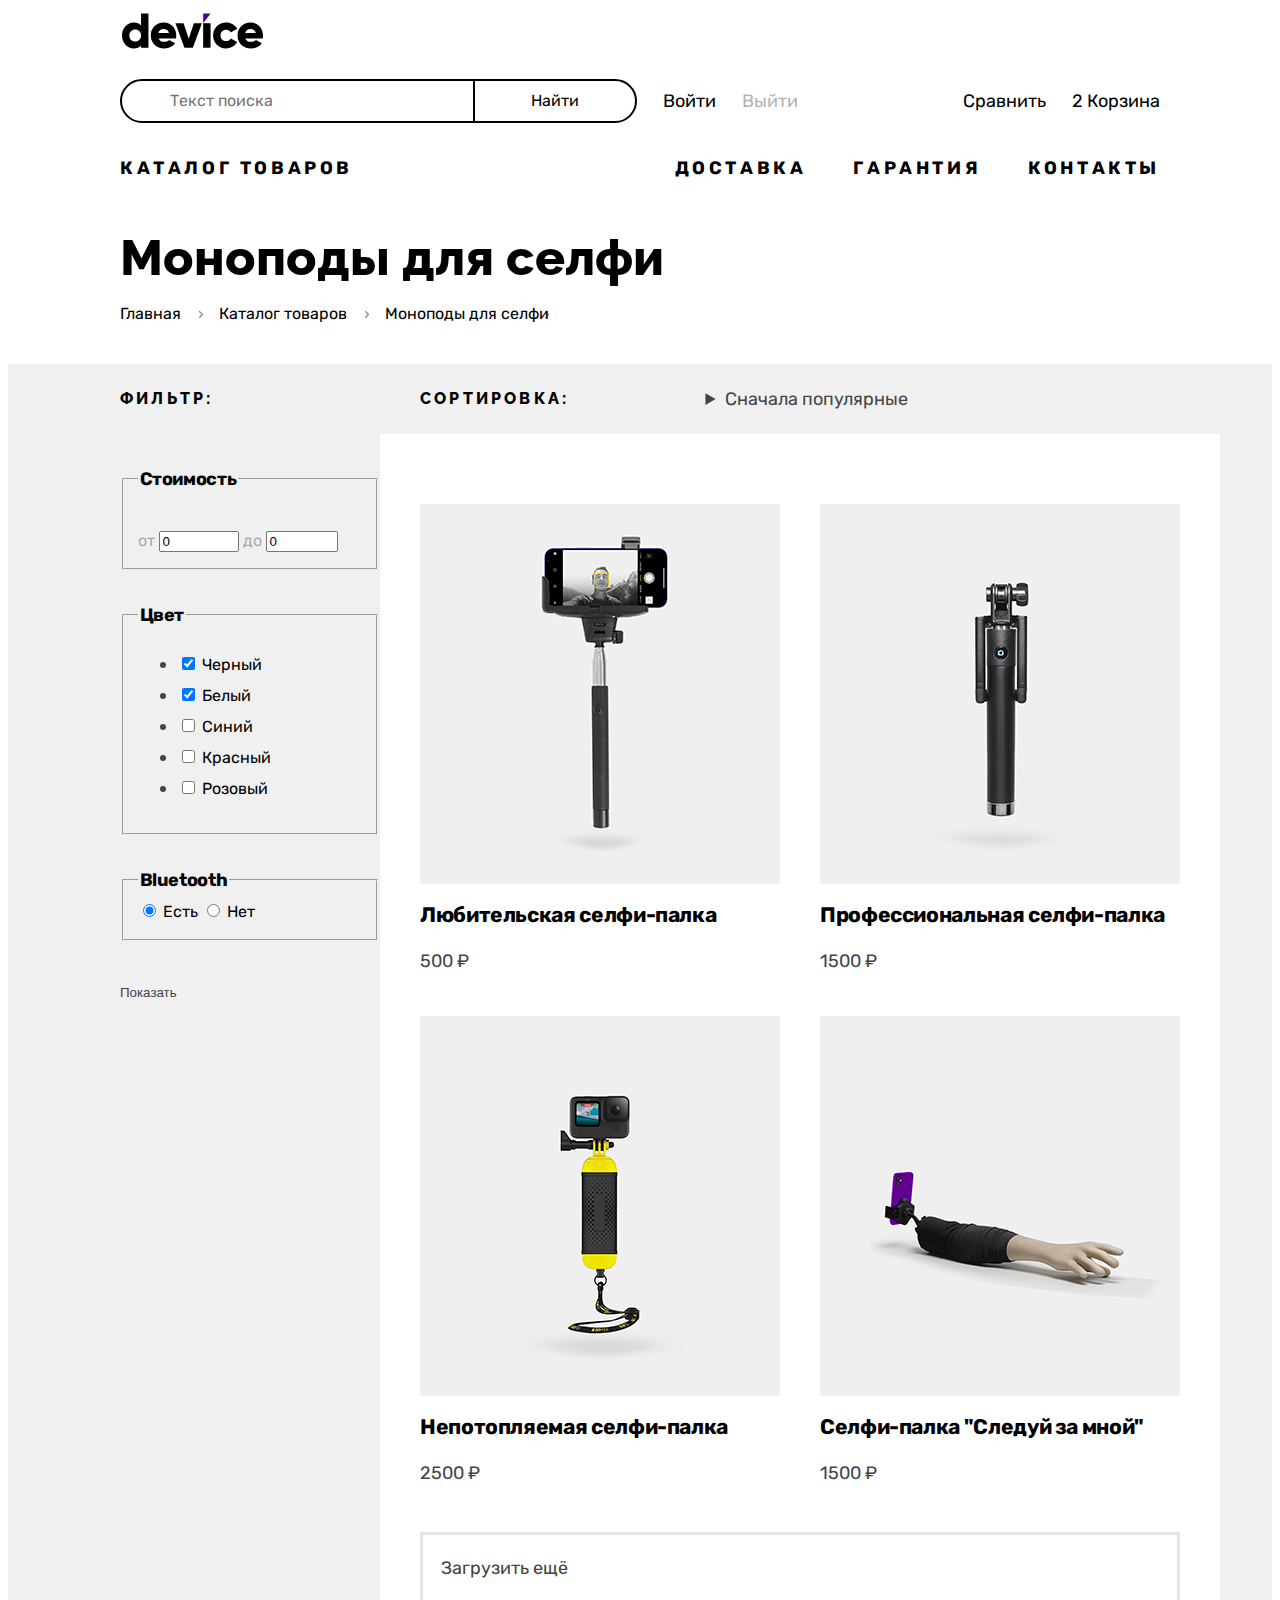
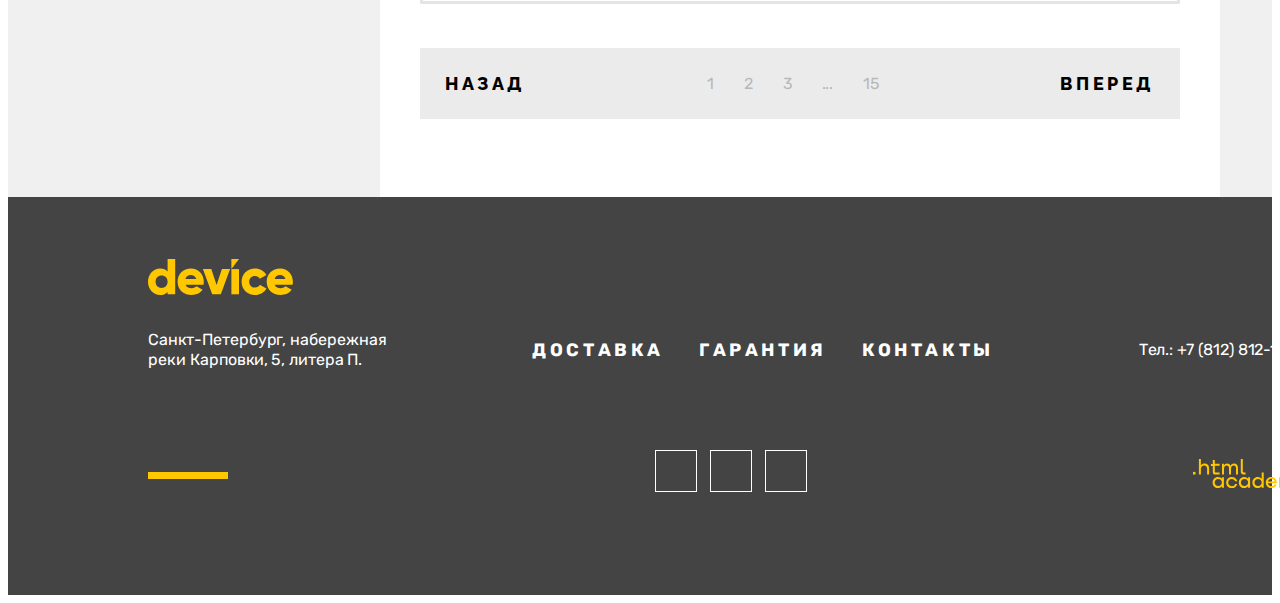
==== commit 760fc360: "feat" ====
--- a/catalog.html
+++ b/catalog.html
@@ -9,12 +9,12 @@
   <link rel="stylesheet" href="/css/style.css">
 </head>
 <body class="page">
-  <header class="page-header">
+  <header class="page-header index-main">
     <nav class="main-nav">
+      <a href="/" class="logo" title="Вернуться на главную">
+        <img src="/img/logo-black.svg" alt="Логотип магазина Девайс" class="logo-img" width="145" height="36">
+      </a>
       <div class="nav-top-wrapper">
-        <a href="/" class="logo" title="Вернуться на главную">
-          <img src="/img/logo-black.svg" alt="Логотип магазина Девайс" class="logo-img" width="145" height="36">
-        </a>
         <form class="search-form" aria-label="поиск по сайту" action="https://echo.htmlacademy.ru/" method="get">
           <label class="search-label">
             <span class="visually-hidden">
--- a/css/style.css
+++ b/css/style.css
@@ -34,6 +34,7 @@
 }
 
 a, button {
+  padding: 0;
   text-decoration: none;
   color: inherit;
   border: none;
@@ -197,6 +198,7 @@
 
 /* hero */
 .slider-wrapper {
+  position: relative;
   width: 1160px;
   margin: 0 auto;
 }
@@ -205,7 +207,6 @@
   list-style: none;
   padding: 0;
   margin: 0 auto;
-
 }
 .slider-card {
   display: flex;
@@ -216,6 +217,8 @@
 
 .slider-content {
   padding-left: 40px;
+  padding-bottom: 36px;
+  align-self: flex-end;
 }
 
 .slider-slogan {
@@ -244,11 +247,33 @@
 }
 
 .slider-pagination {
-  margin: 0;
-  padding: 0;
-  list-style: none;
-  display: flex;
-  gap: 20px;
+  position: absolute;
+  right: 0;
+  bottom: 173px;
+  margin: 0;
+  padding: 0;
+  list-style: none;
+  display: inline-block;
+}
+
+.slider-pagination-item {
+  display: inline-block;
+}
+
+.slider-pagination-item:not(:last-child) {
+  margin-right: 20px;
+}
+
+.slider-pagination button {
+  /* display: inline-block; */
+  width: 12px;
+  height: 12px;
+  border-radius: 50% 50%;
+  border: 2px solid black;
+}
+
+.slider-pagination-button-current {
+  background-color: #000;
 }
 /* categories */
 .categories-list {
@@ -591,9 +616,10 @@
 }
 
 #goods-button {
-  display: inline-block;
-  margin: 0 40px;
+  margin-inline: 40px;
+  margin-bottom: 44px;
   padding: 18px;
+  border: 3px solid #E5E5E5;
 }
 .minor-title {
   margin: 0;
@@ -604,6 +630,7 @@
   text-transform: uppercase;
   color: #000;
 }
+
 
 /* filter */
 .filter {
@@ -662,13 +689,14 @@
 /* catalog pagination */
 .pagination {
   margin: 0 40px;
-  padding: 15.5px 0;
   display: flex;
   justify-content: space-between;
+  align-items: center;
   background-color: #EBEBEB;
 }
 
 .pagination-control {
+  padding: 25px;
   color: #000;
   font-family: "Raleway", sans-serif;
   font-size: 18px;
